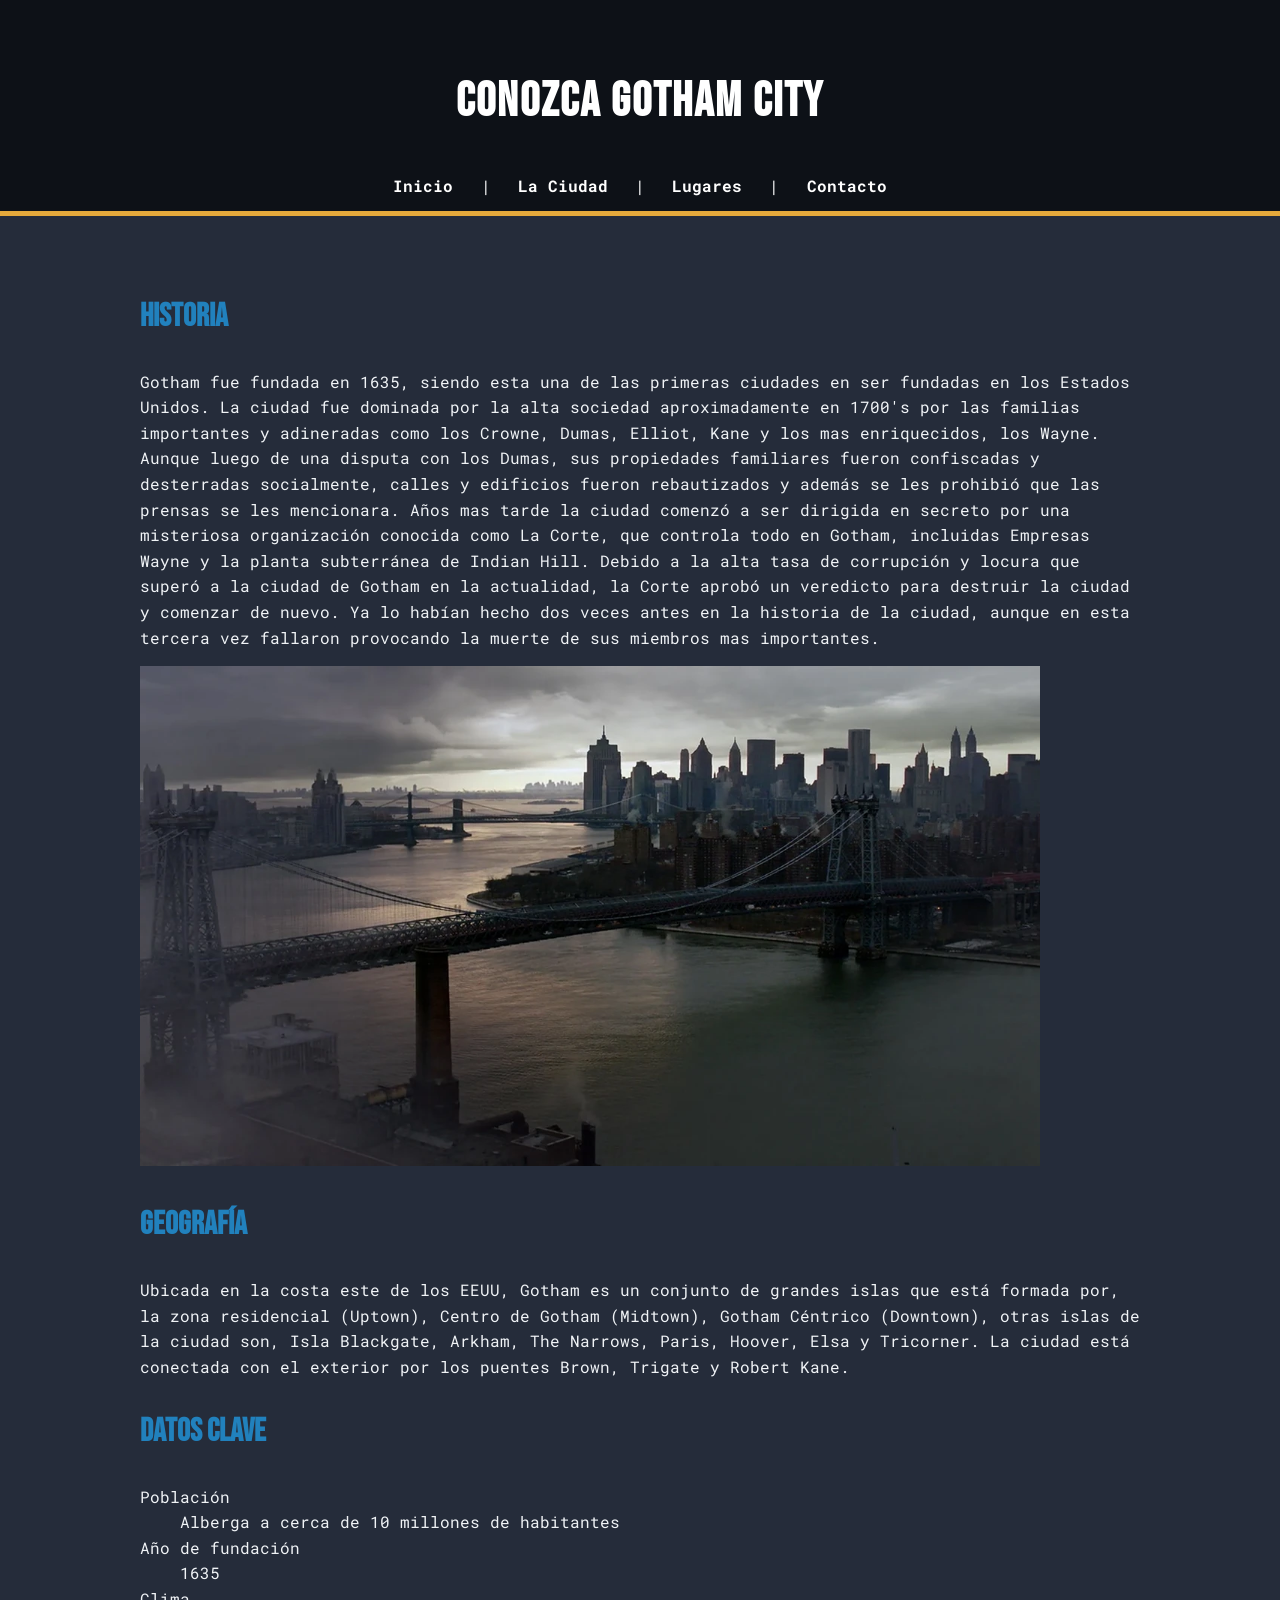
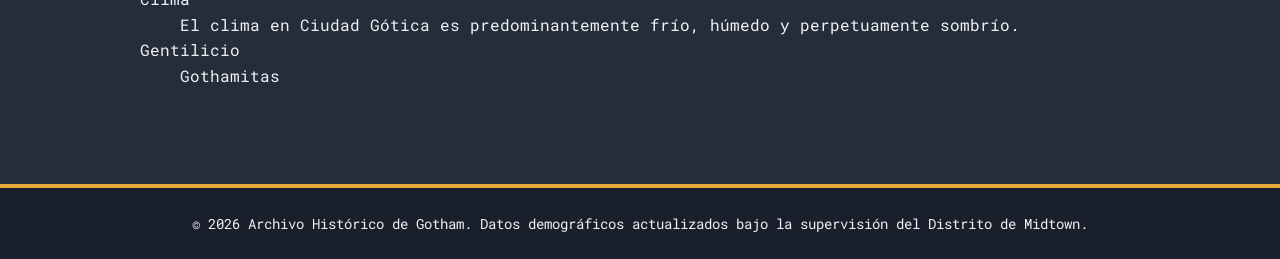
==== ciudad.html @ 16926095 "feat: corregido todo lo pedido en todas las páginas con el css incluido" ====
<!DOCTYPE html>
<html lang="es">

<head>
    <meta charset="UTF-8">
    <meta name="viewport" content="width=device-width">
    <link rel="preconnect" href="https://fonts.googleapis.com">
    <link rel="preconnect" href="https://fonts.gstatic.com" crossorigin>
    <link href="https://fonts.googleapis.com/css2?family=Bebas+Neue&family=Roboto+Mono:wght@400;500;700&display=swap"
        rel="stylesheet">
    <link rel="stylesheet" href="css/estilos.css">
    <title>Ciudad - Gran Buenos Aires</title>
</head>

<body>
    <header>
        <h1>Conozca Gotham City</h1>
        <nav>
            <a href="index.html">Inicio</a> |
            <a href="ciudad.html">La Ciudad</a> |
            <a href="lugares.html">Lugares</a> |
            <a href="contacto.html">Contacto</a>
        </nav>
    </header>

    <main>
        <section>
            <h2>Historia</h2>
            <article>
                <p>Gotham fue fundada en 1635, siendo esta una de las primeras ciudades en ser fundadas en los Estados Unidos.
                    La ciudad fue dominada por la alta sociedad aproximadamente en 1700's por las familias importantes y adineradas como los Crowne, Dumas, Elliot, Kane y los mas enriquecidos, los Wayne. 
                    Aunque luego de una disputa con los Dumas, sus propiedades familiares fueron confiscadas y desterradas socialmente, calles y edificios fueron rebautizados y además se les prohibió que las prensas se les mencionara.  
                    Años mas tarde la ciudad comenzó a ser dirigida en secreto por una misteriosa organización conocida como La Corte, que controla todo en Gotham, incluidas Empresas Wayne y la planta subterránea de Indian Hill. 
                    Debido a la alta tasa de corrupción y locura que superó a la ciudad de Gotham en la actualidad, la Corte aprobó un veredicto para destruir la ciudad y comenzar de nuevo. Ya lo habían hecho dos veces antes en la historia de la ciudad, aunque en esta tercera vez fallaron provocando la muerte de sus miembros mas importantes. </p>
            <img src="imagenes/puente brown.webp" alt="Puente Brown" width="900" height="500">
                </article>
                </section>

        <section>
            <h2>Geografía</h2>
            <article>
                <p>Ubicada en la costa este de los EEUU, Gotham es un conjunto de grandes islas que está formada por, la zona residencial (Uptown), 
                    Centro de Gotham (Midtown), Gotham Céntrico (Downtown), otras islas de la ciudad son, Isla Blackgate, Arkham, The Narrows, Paris, 
                    Hoover, Elsa y Tricorner. La ciudad está conectada con el exterior por los puentes Brown, Trigate y Robert Kane.</p>
            </article>
        </section>

        <section>
            <h2>Datos Clave</h2>
            <dl>
                <dt>Población</dt>
                <dd>Alberga a cerca de 10 millones de habitantes</dd>
                <dt>Año de fundación</dt>
                <dd>1635</dd>
                <dt>Clima</dt>
                <dd>El clima en Ciudad Gótica es predominantemente frío, húmedo y perpetuamente sombrío.</dd>
                <dt>Gentilicio</dt>
                <dd>Gothamitas</dd>
            </dl>
        </section>

        <section>

        </section>
    </main>

    <footer>
        <p>&copy; 2026 Archivo Histórico de Gotham. Datos demográficos actualizados bajo la supervisión del Distrito de Midtown.</p>
    </footer>
</body>

</html>
---- css/estilos.css ----
:root {
  --color-primario: #0d1117; 
  /* Para el fondo principal (Body, main). */

  --color-secundario: #1a1f2c; 
  /* Para contenedores secundarios (Nav, header, tarjetas o bloques de texto). */

  --color-acento: #e5a93b; 
  /* Para botones, iconos, enlaces o elementos clave. */

  --color-fondo: #252c3a; 
  /* Para asides o el footer, creando una separación clara de las secciones */

  --color-texto: #f0f3f6; 
  /* Texto principal (P). Un blanco roto/gris muy claro para que no canse la vista y resalte perfecto sobre la oscuridad */

  --color-titulos: #94a3b8;
  /* (Opcional) Para encabezados (h1, h2, h3). */
}


/* Font para títulos */
h1,
h2,
h3 {
  font-family: "Bebas Neue", sans-serif;
}

/* Font para el texto principal, tamaño base y line-height */
body {
  font-size: 1rem;
  /* Equivalente a 16px */
  line-height: 1.6;
  /* Mejora la legibilidad (entre 1.5 y 1.8) */
  background-color: var(--color-fondo);
  color: var(--color-texto);
  font-family: "Roboto Mono", monospace;
  position: relative;
}

body {
  font-size: 1rem;
  line-height: 1.6;
  color: var(--color-texto);
  font-family: "Roboto Mono", monospace;
  margin: 0;
  min-height: 100vh;
}

/* Estilos diferenciados para los headings (tamaño y color) */
h1 {
  font-size: 2.5rem;
  color: #1C2B3E;
  /* Color de texto */
}

h2 {
  font-size: 2rem;
  color: #2181BD;
  /* Color primario */
}

h3 {
  font-size: 1.5rem;
  color: #3C678E;
  /* Color secundario */
}

/* Header */

/* Estilos específicos para los links de la página */
a {
  color: #4facfe;
  text-decoration: none;
  font-weight: bold;
  transition: color 0.2s ease;
}

a:hover {
  color: #e5a93b;
  text-decoration: underline;
}

/* Evita que los links cambien a violeta cuando ya se visitaron */
a:visited {
  color: #4facfe; 
}


header {
  background-color: var(--color-primario);
  color: white;
  text-align: center;
  padding: 2rem 1rem 0;
  border-bottom: 5px solid var(--color-acento);
}

header h1 {
  margin-bottom: 0.2rem;
  color: white;
  font-size: 3rem;
  letter-spacing: 2px;
}

header p {
  margin-bottom: 1.5rem;
  color: white;
  font-size: 1rem;
}

/*Navbar*/

nav {
    display: flex;
    justify-content: center;
    align-items: center;
    gap: 0.5rem;
    padding-top: 1rem;
}

nav a {
    font-family: "Roboto Mono", monospace;
    color: white;
    text-decoration: none;
    padding: 0.8rem 1.2rem;
    border-radius: 6px 6px 0 0;
    font-weight: bold;
    transition: background-color 0.3s, color 0.3s;
}

nav a:hover {
    background-color: var(--color-acento);
    color: var(--color-texto);
}

/* Main */

/* Estilos para la lista */
.lista-gotham {
  padding-left: 20px;
  margin-top: 15px;
}

.lista-gotham li {
  color: var(--color-texto);
  margin-bottom: 12px; /* Separa los elementos para que no queden amontonados */
  line-height: 1.5; /* Espaciado de lectura cómodo */
}

/* Le da el color de acento dorado a los números de la lista */
.lista-gotham li::marker {
  color: #e5a93b;
  font-weight: bold;
}


main {
  max-width: 1000px;
  margin: 0 auto;
  padding: 3rem 1.5rem;
  min-height: 500px;
}

main>h2 {
  margin-bottom: 1rem;
}

main>p {
  margin-bottom: 2rem;
}

/*Footer */

footer {
  background-color: var(--color-secundario);
  color: var(--color-texto);
  text-align: center;
  padding: 1.5rem 1rem;
  margin-top: 2rem;
  border-top: 4px solid var(--color-acento);
}

footer p {
  margin: 0;
  font-size: 0.9rem;
}
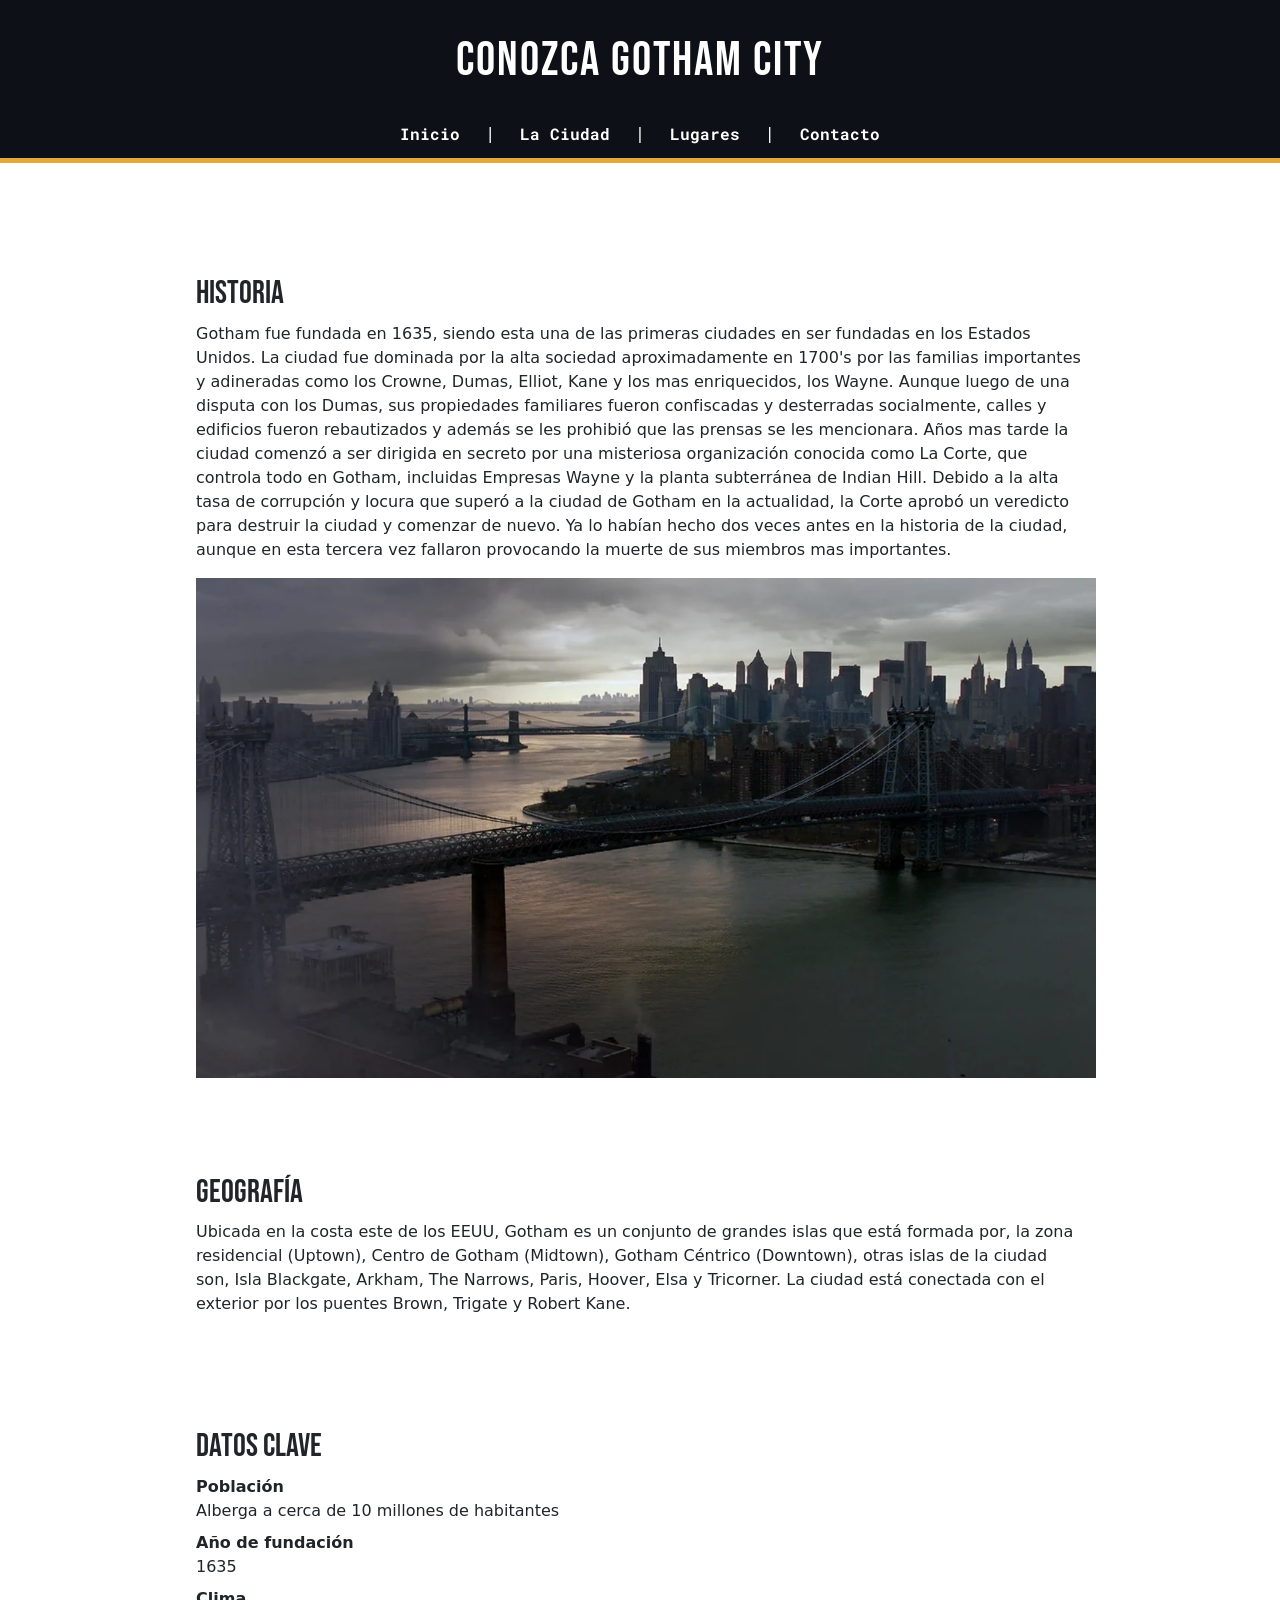
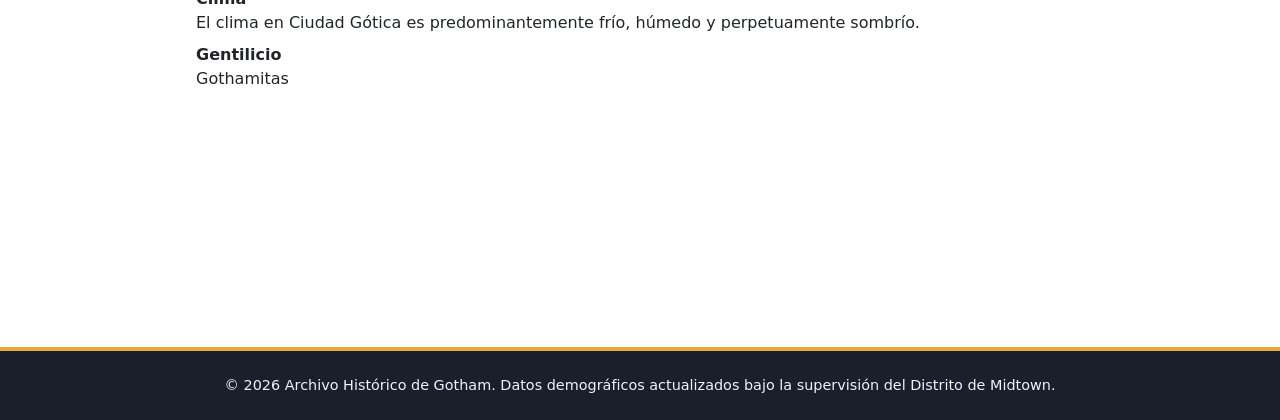
==== commit b26ab65a: "feat: añadido bootstrap y bootstrap js en todos los html" ====
--- a/ciudad.html
+++ b/ciudad.html
@@ -9,6 +9,8 @@
     <link href="https://fonts.googleapis.com/css2?family=Bebas+Neue&family=Roboto+Mono:wght@400;500;700&display=swap"
         rel="stylesheet">
     <link rel="stylesheet" href="css/estilos.css">
+    <!-- Bootstrap CSS — antes del CSS propio -->
+    <link href="https://cdn.jsdelivr.net/npm/bootstrap@5.3.3/dist/css/bootstrap.min.css" rel="stylesheet">
     <title>Ciudad - Gran Buenos Aires</title>
 </head>
 
@@ -67,6 +69,9 @@
     <footer>
         <p>&copy; 2026 Archivo Histórico de Gotham. Datos demográficos actualizados bajo la supervisión del Distrito de Midtown.</p>
     </footer>
+<!-- Bootstrap JS — antes del </body> -->
+<script src="https://cdn.jsdelivr.net/npm/bootstrap@5.3.3/dist/js/bootstrap.bundle.min.js">
+</script>
 </body>
 
 </html>
--- a/css/estilos.css
+++ b/css/estilos.css
@@ -1,23 +1,26 @@
+* {
+  box-sizing: border-box;
+}
+
 :root {
-  --color-primario: #0d1117; 
+  --color-primario: #0d1117;
   /* Para el fondo principal (Body, main). */
 
-  --color-secundario: #1a1f2c; 
+  --color-secundario: #1a1f2c;
   /* Para contenedores secundarios (Nav, header, tarjetas o bloques de texto). */
 
-  --color-acento: #e5a93b; 
+  --color-acento: #e5a93b;
   /* Para botones, iconos, enlaces o elementos clave. */
 
-  --color-fondo: #252c3a; 
+  --color-fondo: #252c3a;
   /* Para asides o el footer, creando una separación clara de las secciones */
 
-  --color-texto: #f0f3f6; 
+  --color-texto: #f0f3f6;
   /* Texto principal (P). Un blanco roto/gris muy claro para que no canse la vista y resalte perfecto sobre la oscuridad */
 
   --color-titulos: #94a3b8;
   /* (Opcional) Para encabezados (h1, h2, h3). */
 }
-
 
 /* Font para títulos */
 h1,
@@ -83,7 +86,7 @@
 
 /* Evita que los links cambien a violeta cuando ya se visitaron */
 a:visited {
-  color: #4facfe; 
+  color: #4facfe;
 }
 
 
@@ -92,6 +95,7 @@
   color: white;
   text-align: center;
   padding: 2rem 1rem 0;
+  margin-bottom: 2rem;
   border-bottom: 5px solid var(--color-acento);
 }
 
@@ -111,26 +115,26 @@
 /*Navbar*/
 
 nav {
-    display: flex;
-    justify-content: center;
-    align-items: center;
-    gap: 0.5rem;
-    padding-top: 1rem;
+  display: flex;
+  justify-content: center;
+  align-items: center;
+  gap: 0.5rem;
+  padding-top: 1rem;
 }
 
 nav a {
-    font-family: "Roboto Mono", monospace;
-    color: white;
-    text-decoration: none;
-    padding: 0.8rem 1.2rem;
-    border-radius: 6px 6px 0 0;
-    font-weight: bold;
-    transition: background-color 0.3s, color 0.3s;
+  font-family: "Roboto Mono", monospace;
+  color: white;
+  text-decoration: none;
+  padding: 0.8rem 1.2rem;
+  border-radius: 6px 6px 0 0;
+  font-weight: bold;
+  transition: background-color 0.3s, color 0.3s;
 }
 
 nav a:hover {
-    background-color: var(--color-acento);
-    color: var(--color-texto);
+  background-color: var(--color-acento);
+  color: var(--color-texto);
 }
 
 /* Main */
@@ -143,8 +147,10 @@
 
 .lista-gotham li {
   color: var(--color-texto);
-  margin-bottom: 12px; /* Separa los elementos para que no queden amontonados */
-  line-height: 1.5; /* Espaciado de lectura cómodo */
+  margin-bottom: 12px;
+  /* Separa los elementos para que no queden amontonados */
+  line-height: 1.5;
+  /* Espaciado de lectura cómodo */
 }
 
 /* Le da el color de acento dorado a los números de la lista */
@@ -169,6 +175,13 @@
   margin-bottom: 2rem;
 }
 
+/*Secciones*/
+
+section {
+  padding: 2rem;
+  margin-bottom: 2rem;
+}
+
 /*Footer */
 
 footer {
@@ -183,4 +196,81 @@
 footer p {
   margin: 0;
   font-size: 0.9rem;
+}
+
+/* FORMULARIO */
+
+form {
+  max-width: 700px;
+  margin: 2rem auto;
+  padding: 2rem;
+
+  background-color: var(--color-secundario);
+  border: 2px solid var(--color-acento);
+  border-radius: 10px;
+
+  display: flex;
+  flex-direction: column;
+  gap: 0.7rem;
+}
+
+/* Etiquetas */
+form label {
+  margin-top: 0.5rem;
+  font-weight: bold;
+  color: var(--color-texto);
+}
+
+/* Campos de texto */
+form input,
+form textarea {
+  width: 100%;
+  padding: 0.8rem;
+
+  background-color: var(--color-primario);
+  color: var(--color-texto);
+
+  border: 1px solid var(--color-titulos);
+  border-radius: 6px;
+
+  font-family: "Roboto Mono", monospace;
+  font-size: 1rem;
+}
+
+/* Cuando seleccionamos un campo */
+form input:focus,
+form textarea:focus {
+  outline: none;
+  border-color: var(--color-acento);
+}
+
+/* Área del mensaje */
+form textarea {
+  resize: vertical;
+  min-height: 120px;
+}
+
+/* Botón */
+form button {
+  margin-top: 1rem;
+  padding: 0.8rem 1.5rem;
+
+  background-color: var(--color-acento);
+  color: var(--color-primario);
+
+  border: none;
+  border-radius: 6px;
+
+  font-family: "Roboto Mono", monospace;
+  font-weight: bold;
+  font-size: 1rem;
+
+  cursor: pointer;
+  transition: 0.3s;
+}
+
+/* Efecto al pasar el mouse */
+form button:hover {
+  background-color: #f5c45f;
+  transform: translateY(-2px);
 }
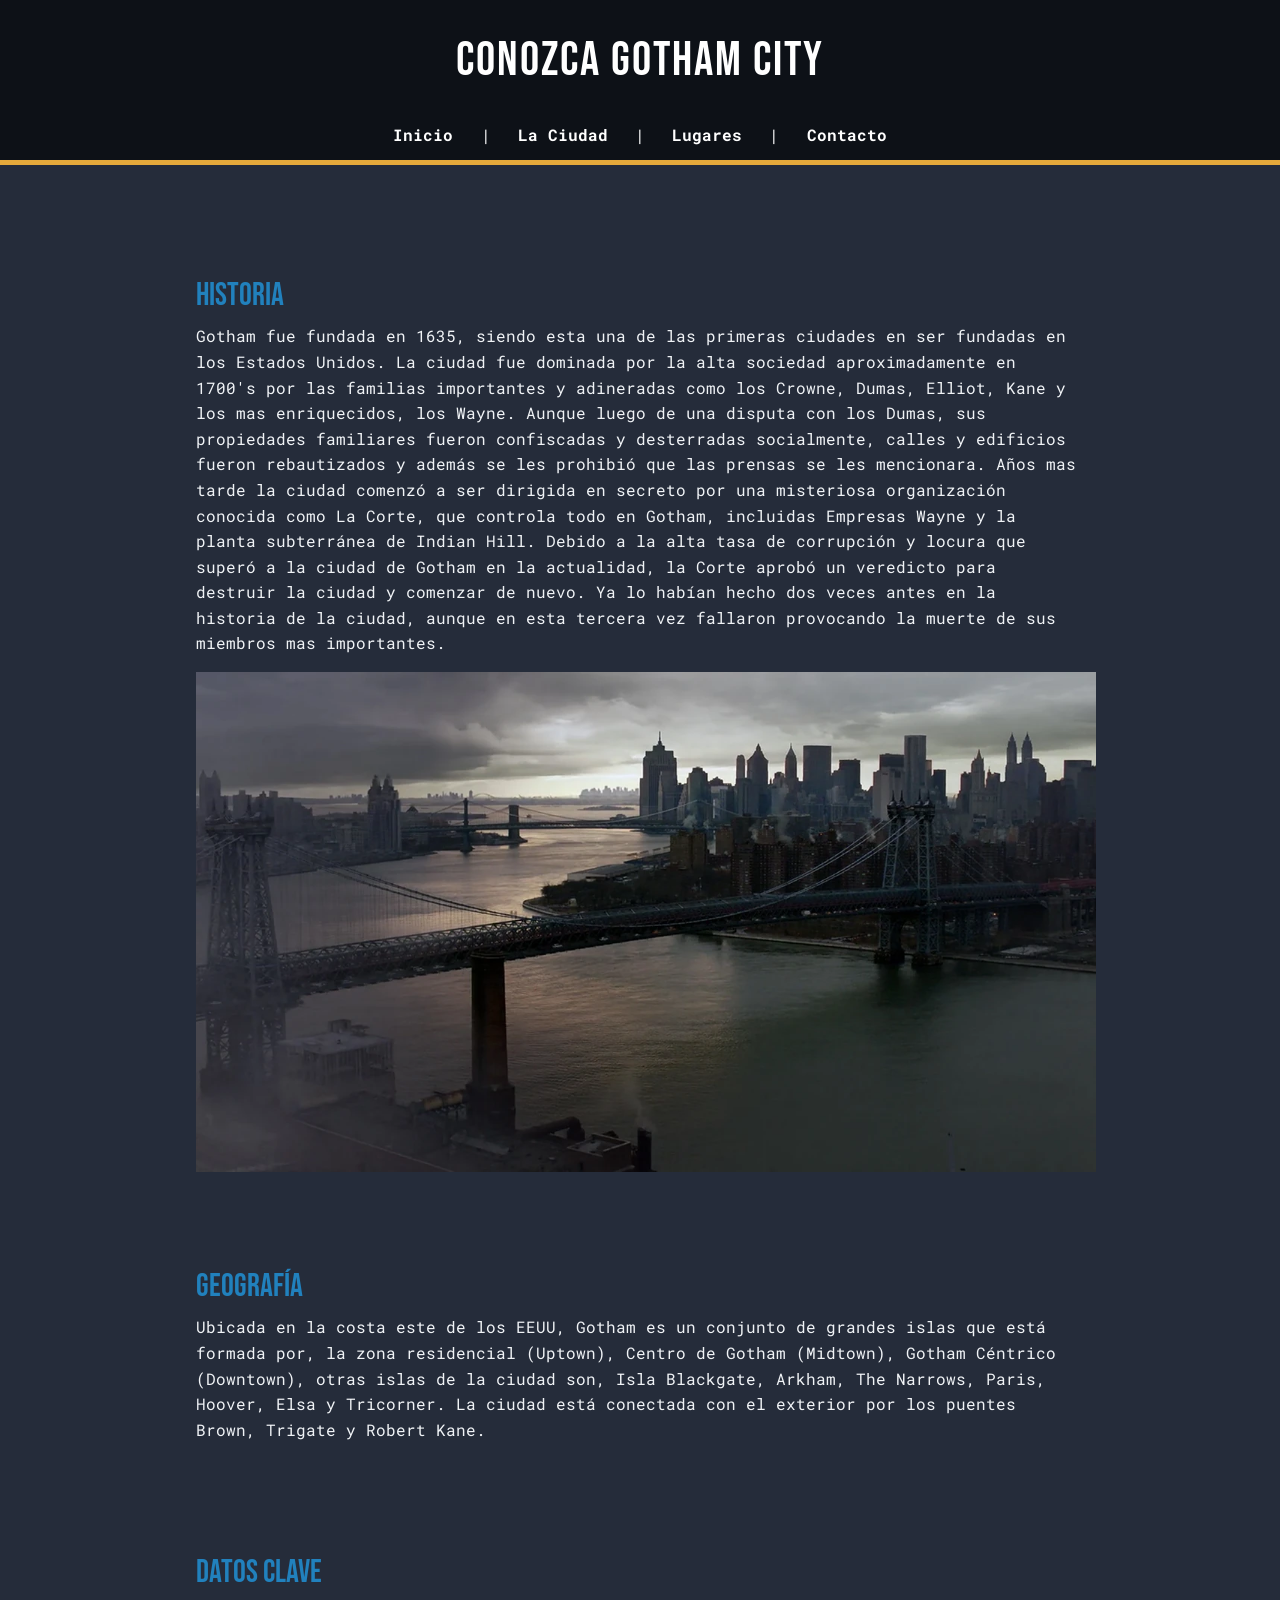
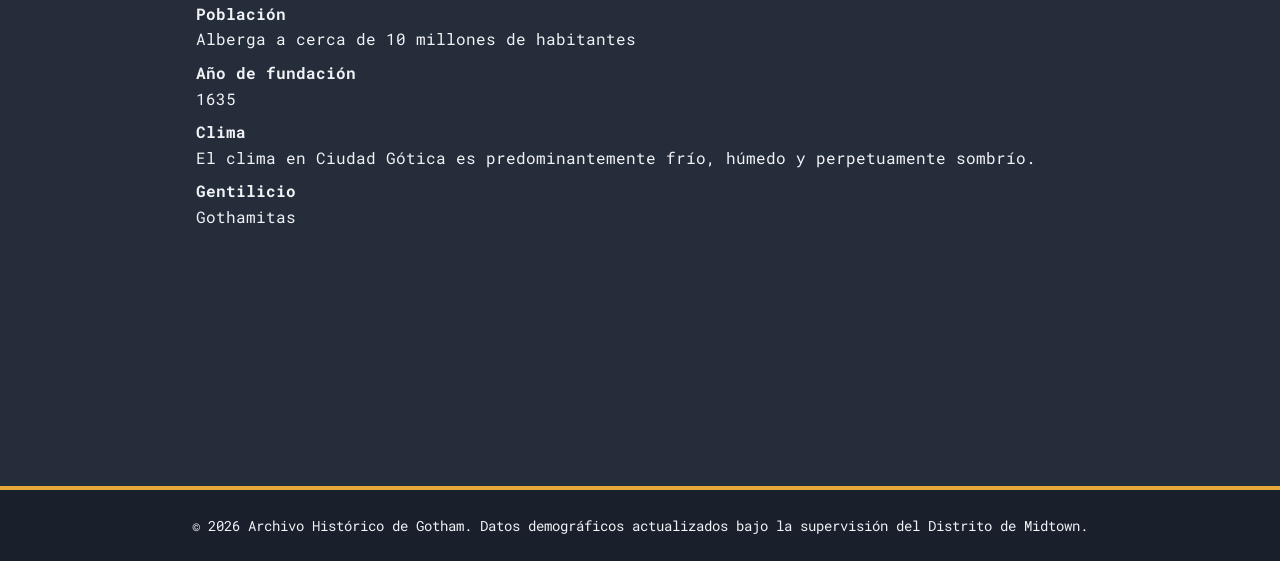
==== commit 77adc9a0: "feat: corregido bootstrap antes del css" ====
--- a/ciudad.html
+++ b/ciudad.html
@@ -8,11 +8,12 @@
     <link rel="preconnect" href="https://fonts.gstatic.com" crossorigin>
     <link href="https://fonts.googleapis.com/css2?family=Bebas+Neue&family=Roboto+Mono:wght@400;500;700&display=swap"
         rel="stylesheet">
-    <link rel="stylesheet" href="css/estilos.css">
     <!-- Bootstrap CSS — antes del CSS propio -->
     <link href="https://cdn.jsdelivr.net/npm/bootstrap@5.3.3/dist/css/bootstrap.min.css" rel="stylesheet">
+    <link rel="stylesheet" href="css/estilos.css">
     <title>Ciudad - Gran Buenos Aires</title>
 </head>
+
 
 <body>
     <header>
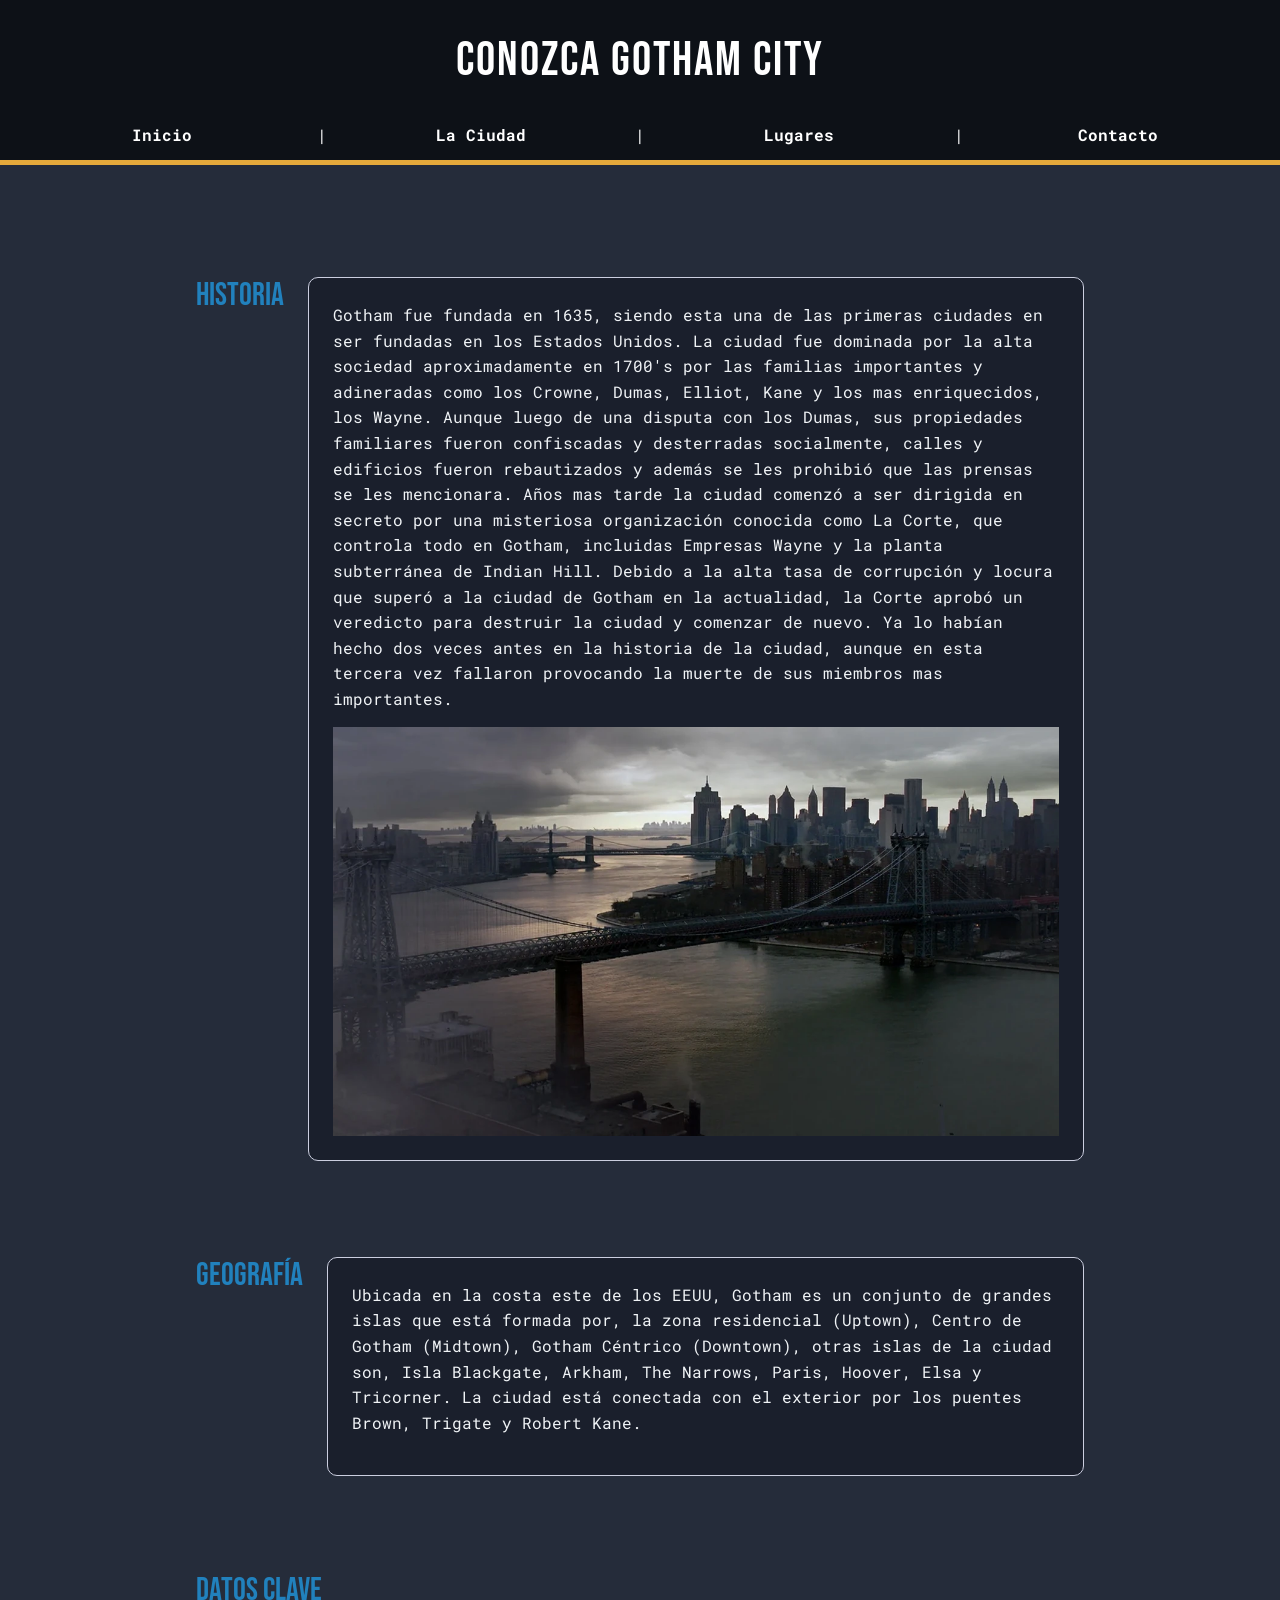
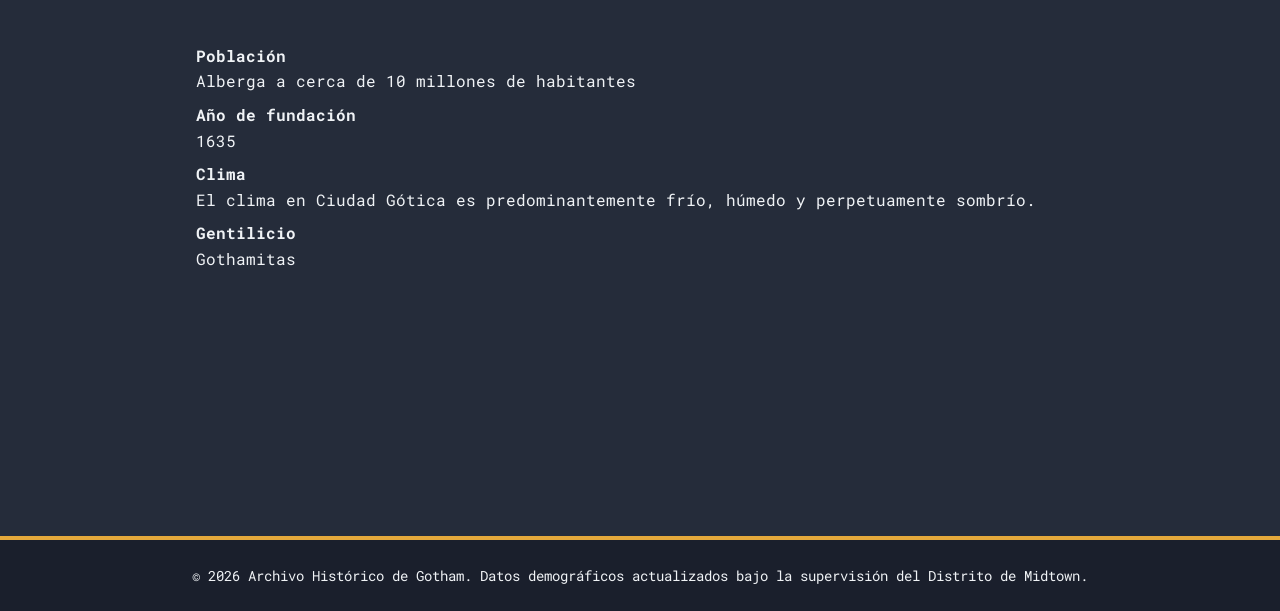
==== commit 3ac19261: "feat: añadido icono de batman a todas las páginas" ====
--- a/ciudad.html
+++ b/ciudad.html
@@ -2,6 +2,7 @@
 <html lang="es">
 
 <head>
+    <link rel="icon" type="image/png" href="imagenes/batman icono.png">
     <meta charset="UTF-8">
     <meta name="viewport" content="width=device-width">
     <link rel="preconnect" href="https://fonts.googleapis.com">
--- a/css/estilos.css
+++ b/css/estilos.css
@@ -18,7 +18,7 @@
   --color-texto: #f0f3f6;
   /* Texto principal (P). Un blanco roto/gris muy claro para que no canse la vista y resalte perfecto sobre la oscuridad */
 
-  --color-titulos: #94a3b8;
+  --color-titulos: #cbcedf;
   /* (Opcional) Para encabezados (h1, h2, h3). */
 }
 
@@ -273,4 +273,69 @@
 form button:hover {
   background-color: #f5c45f;
   transform: translateY(-2px);
-}+}
+
+/* Flexbox */
+
+/* Mantiene el encabezado visible y permite que el contenido continúe debajo. */
+header {
+  position: sticky;
+  top: 0;
+  z-index: 10;
+}
+
+/* La navegación se adapta cuando el ancho disponible es reducido. */
+nav {
+  flex-wrap: wrap;
+}
+
+nav a {
+  flex: 1 1 120px;
+}
+
+/* Los artículos funcionan como cards responsivas dentro de cada sección. */
+section {
+  display: flex;
+  flex-wrap: wrap;
+  gap: 1.5rem;
+}
+
+section article {
+  flex: 1 1 280px;
+  min-width: 0;
+  padding: 1.5rem;
+  background-color: var(--color-secundario);
+  border: 1px solid var(--color-titulos);
+  border-radius: 10px;
+}
+
+/* Bootstrap - personalizaciones */
+
+/* Las imágenes respetan el ancho de sus cards y del contenedor principal. */
+main img {
+  display: block;
+  max-width: 100%;
+  height: auto;
+}
+
+/* Posicionamiento */
+
+/* Permite agregar etiquetas o íconos superpuestos dentro de las cards. */
+section article {
+  position: relative;
+}
+
+/* Ajuste responsive para pantallas chiquitas. */
+@media (max-width: 600px) {
+  header {
+    position: relative;
+  }
+
+  main {
+    padding: 2rem 1rem;
+  }
+
+  section {
+    padding: 1rem;
+  }
+}
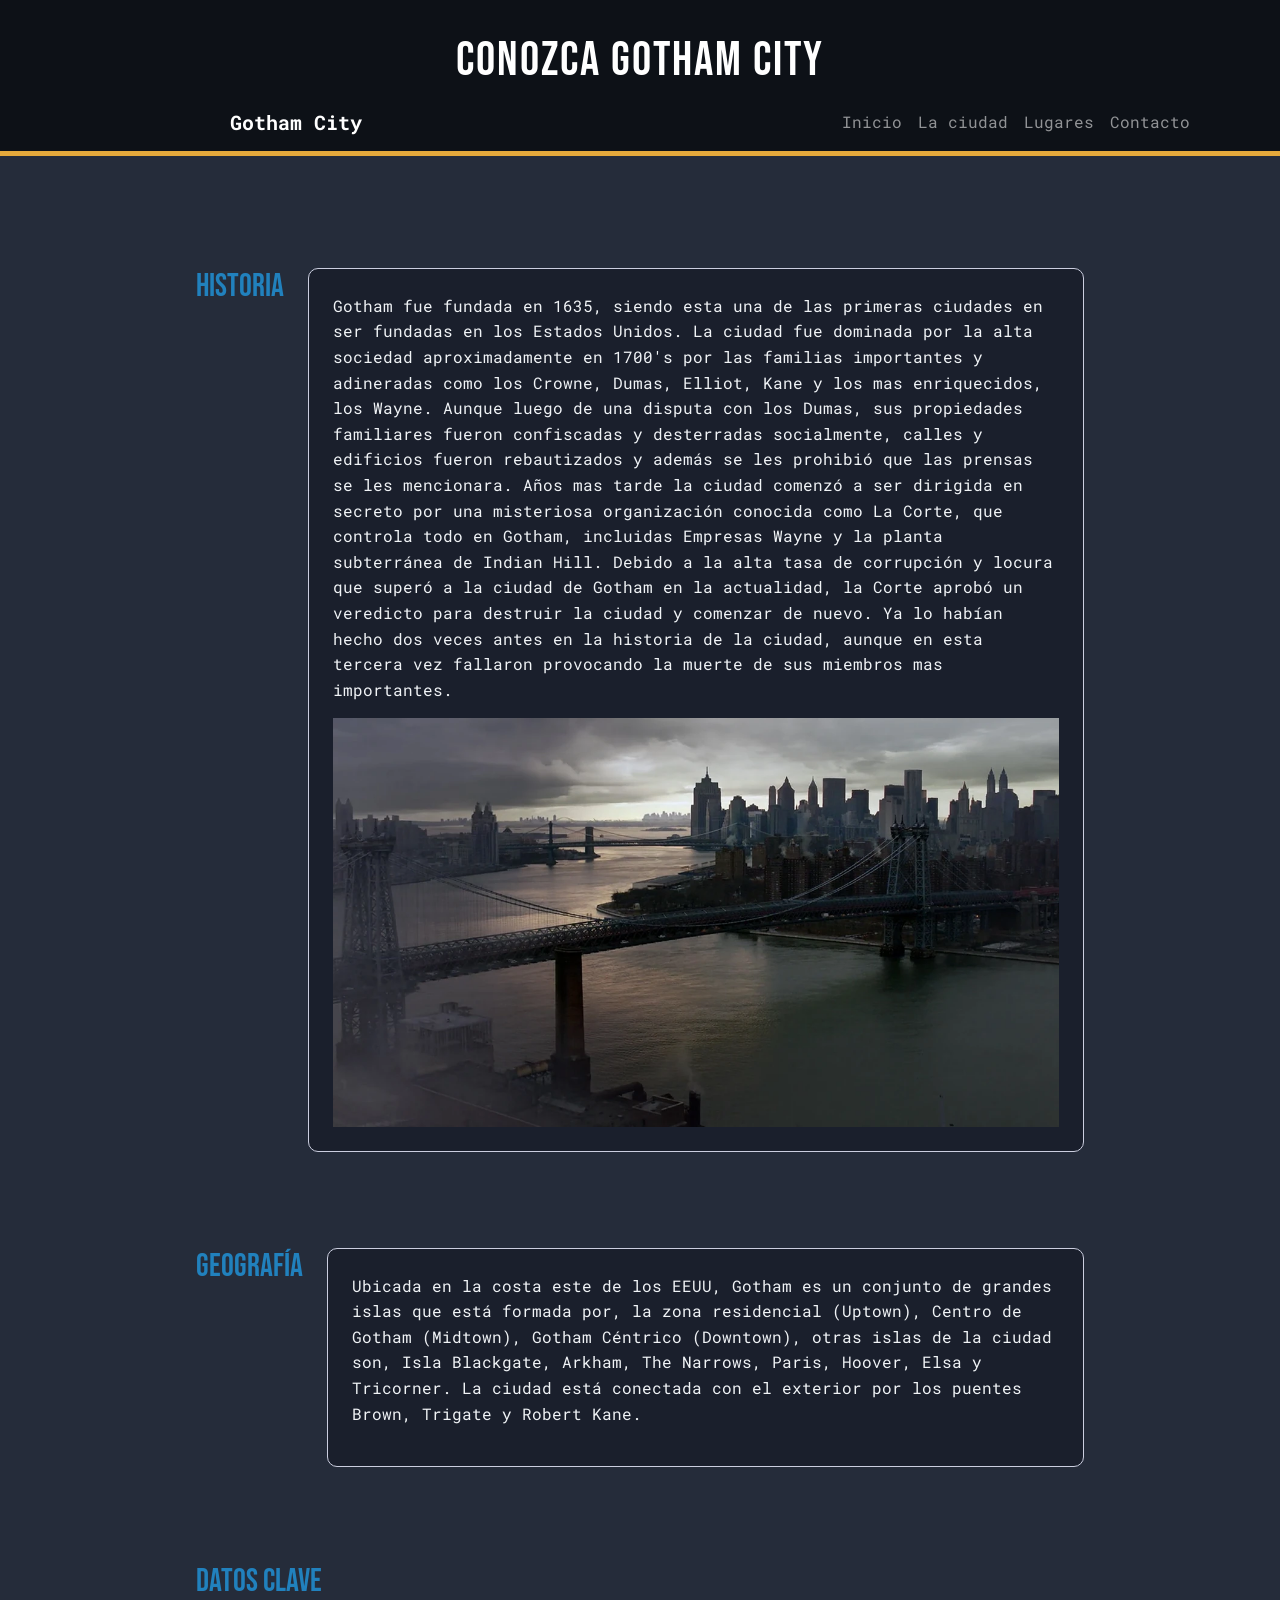
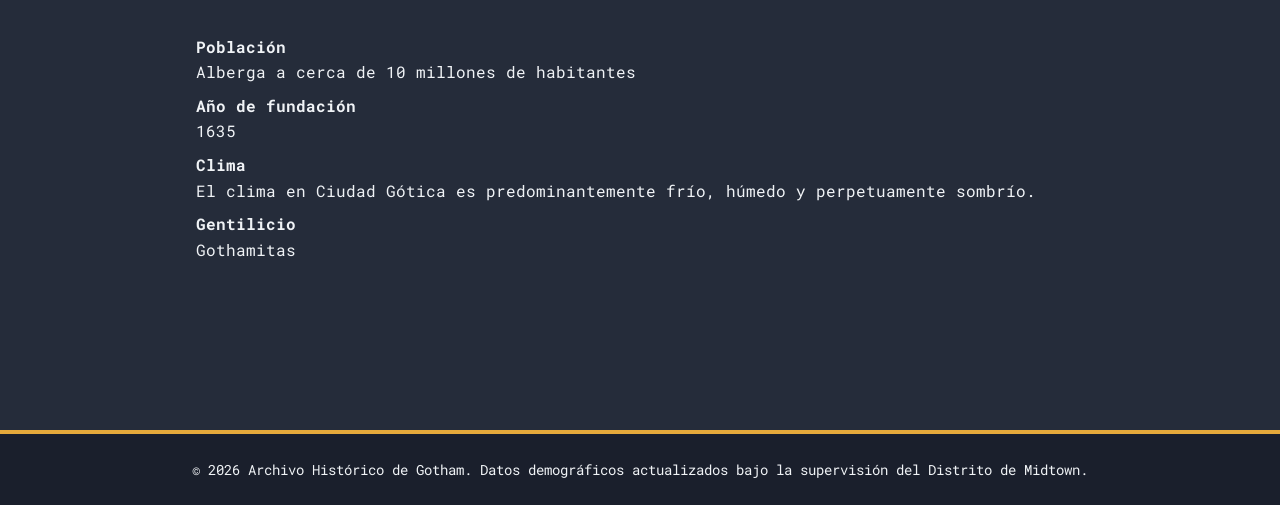
==== commit b8de242e: "feat: navbar responsive con menu hamburguesa" ====
--- a/ciudad.html
+++ b/ciudad.html
@@ -12,18 +12,39 @@
     <!-- Bootstrap CSS — antes del CSS propio -->
     <link href="https://cdn.jsdelivr.net/npm/bootstrap@5.3.3/dist/css/bootstrap.min.css" rel="stylesheet">
     <link rel="stylesheet" href="css/estilos.css">
-    <title>Ciudad - Gran Buenos Aires</title>
+    <title>Ciudad - Gotham City</title>
 </head>
 
 
 <body>
     <header>
         <h1>Conozca Gotham City</h1>
-        <nav>
-            <a href="index.html">Inicio</a> |
-            <a href="ciudad.html">La Ciudad</a> |
-            <a href="lugares.html">Lugares</a> |
-            <a href="contacto.html">Contacto</a>
+        <nav class="navbar navbar-expand-lg navbar-dark navbar-gotham">
+            <div class="container">
+                <a class="navbar-brand" href="index.html">Gotham City</a>
+
+                <button class="navbar-toggler" type="button" data-bs-toggle="collapse" data-bs-target="#menuGotham"
+                    aria-controls="menuGotham" aria-expanded="false" aria-label="Abrir o cerrar el menú">
+                    <span class="navbar-toggler-icon"></span>
+                </button>
+
+                <div class="collapse navbar-collapse" id="menuGotham">
+                    <ul class="navbar-nav ms-auto">
+                        <li class="nav-item">
+                            <a class="nav-link" href="index.html">Inicio</a>
+                        </li>
+                        <li class="nav-item">
+                            <a class="nav-link" href="ciudad.html">La ciudad</a>
+                        </li>
+                        <li class="nav-item">
+                            <a class="nav-link" href="lugares.html">Lugares</a>
+                        </li>
+                        <li class="nav-item">
+                            <a class="nav-link" href="contacto.html">Contacto</a>
+                        </li>
+                    </ul>
+                </div>
+            </div>
         </nav>
     </header>
 
@@ -31,21 +52,33 @@
         <section>
             <h2>Historia</h2>
             <article>
-                <p>Gotham fue fundada en 1635, siendo esta una de las primeras ciudades en ser fundadas en los Estados Unidos.
-                    La ciudad fue dominada por la alta sociedad aproximadamente en 1700's por las familias importantes y adineradas como los Crowne, Dumas, Elliot, Kane y los mas enriquecidos, los Wayne. 
-                    Aunque luego de una disputa con los Dumas, sus propiedades familiares fueron confiscadas y desterradas socialmente, calles y edificios fueron rebautizados y además se les prohibió que las prensas se les mencionara.  
-                    Años mas tarde la ciudad comenzó a ser dirigida en secreto por una misteriosa organización conocida como La Corte, que controla todo en Gotham, incluidas Empresas Wayne y la planta subterránea de Indian Hill. 
-                    Debido a la alta tasa de corrupción y locura que superó a la ciudad de Gotham en la actualidad, la Corte aprobó un veredicto para destruir la ciudad y comenzar de nuevo. Ya lo habían hecho dos veces antes en la historia de la ciudad, aunque en esta tercera vez fallaron provocando la muerte de sus miembros mas importantes. </p>
-            <img src="imagenes/puente brown.webp" alt="Puente Brown" width="900" height="500">
-                </article>
-                </section>
+                <p>Gotham fue fundada en 1635, siendo esta una de las primeras ciudades en ser fundadas en los Estados
+                    Unidos.
+                    La ciudad fue dominada por la alta sociedad aproximadamente en 1700's por las familias importantes y
+                    adineradas como los Crowne, Dumas, Elliot, Kane y los mas enriquecidos, los Wayne.
+                    Aunque luego de una disputa con los Dumas, sus propiedades familiares fueron confiscadas y
+                    desterradas socialmente, calles y edificios fueron rebautizados y además se les prohibió que las
+                    prensas se les mencionara.
+                    Años mas tarde la ciudad comenzó a ser dirigida en secreto por una misteriosa organización conocida
+                    como La Corte, que controla todo en Gotham, incluidas Empresas Wayne y la planta subterránea de
+                    Indian Hill.
+                    Debido a la alta tasa de corrupción y locura que superó a la ciudad de Gotham en la actualidad, la
+                    Corte aprobó un veredicto para destruir la ciudad y comenzar de nuevo. Ya lo habían hecho dos veces
+                    antes en la historia de la ciudad, aunque en esta tercera vez fallaron provocando la muerte de sus
+                    miembros mas importantes. </p>
+                <img src="imagenes/puente brown.webp" alt="Puente Brown" width="900" height="500">
+            </article>
+        </section>
 
         <section>
             <h2>Geografía</h2>
             <article>
-                <p>Ubicada en la costa este de los EEUU, Gotham es un conjunto de grandes islas que está formada por, la zona residencial (Uptown), 
-                    Centro de Gotham (Midtown), Gotham Céntrico (Downtown), otras islas de la ciudad son, Isla Blackgate, Arkham, The Narrows, Paris, 
-                    Hoover, Elsa y Tricorner. La ciudad está conectada con el exterior por los puentes Brown, Trigate y Robert Kane.</p>
+                <p>Ubicada en la costa este de los EEUU, Gotham es un conjunto de grandes islas que está formada por, la
+                    zona residencial (Uptown),
+                    Centro de Gotham (Midtown), Gotham Céntrico (Downtown), otras islas de la ciudad son, Isla
+                    Blackgate, Arkham, The Narrows, Paris,
+                    Hoover, Elsa y Tricorner. La ciudad está conectada con el exterior por los puentes Brown, Trigate y
+                    Robert Kane.</p>
             </article>
         </section>
 
@@ -63,17 +96,15 @@
             </dl>
         </section>
 
-        <section>
-
-        </section>
     </main>
 
     <footer>
-        <p>&copy; 2026 Archivo Histórico de Gotham. Datos demográficos actualizados bajo la supervisión del Distrito de Midtown.</p>
+        <p>&copy; 2026 Archivo Histórico de Gotham. Datos demográficos actualizados bajo la supervisión del Distrito de
+            Midtown.</p>
     </footer>
-<!-- Bootstrap JS — antes del </body> -->
-<script src="https://cdn.jsdelivr.net/npm/bootstrap@5.3.3/dist/js/bootstrap.bundle.min.js">
-</script>
+    <!-- Bootstrap JS — antes del </body> -->
+    <script src="https://cdn.jsdelivr.net/npm/bootstrap@5.3.3/dist/js/bootstrap.bundle.min.js">
+    </script>
 </body>
 
 </html>
--- a/css/estilos.css
+++ b/css/estilos.css
@@ -339,3 +339,4 @@
     padding: 1rem;
   }
 }
+
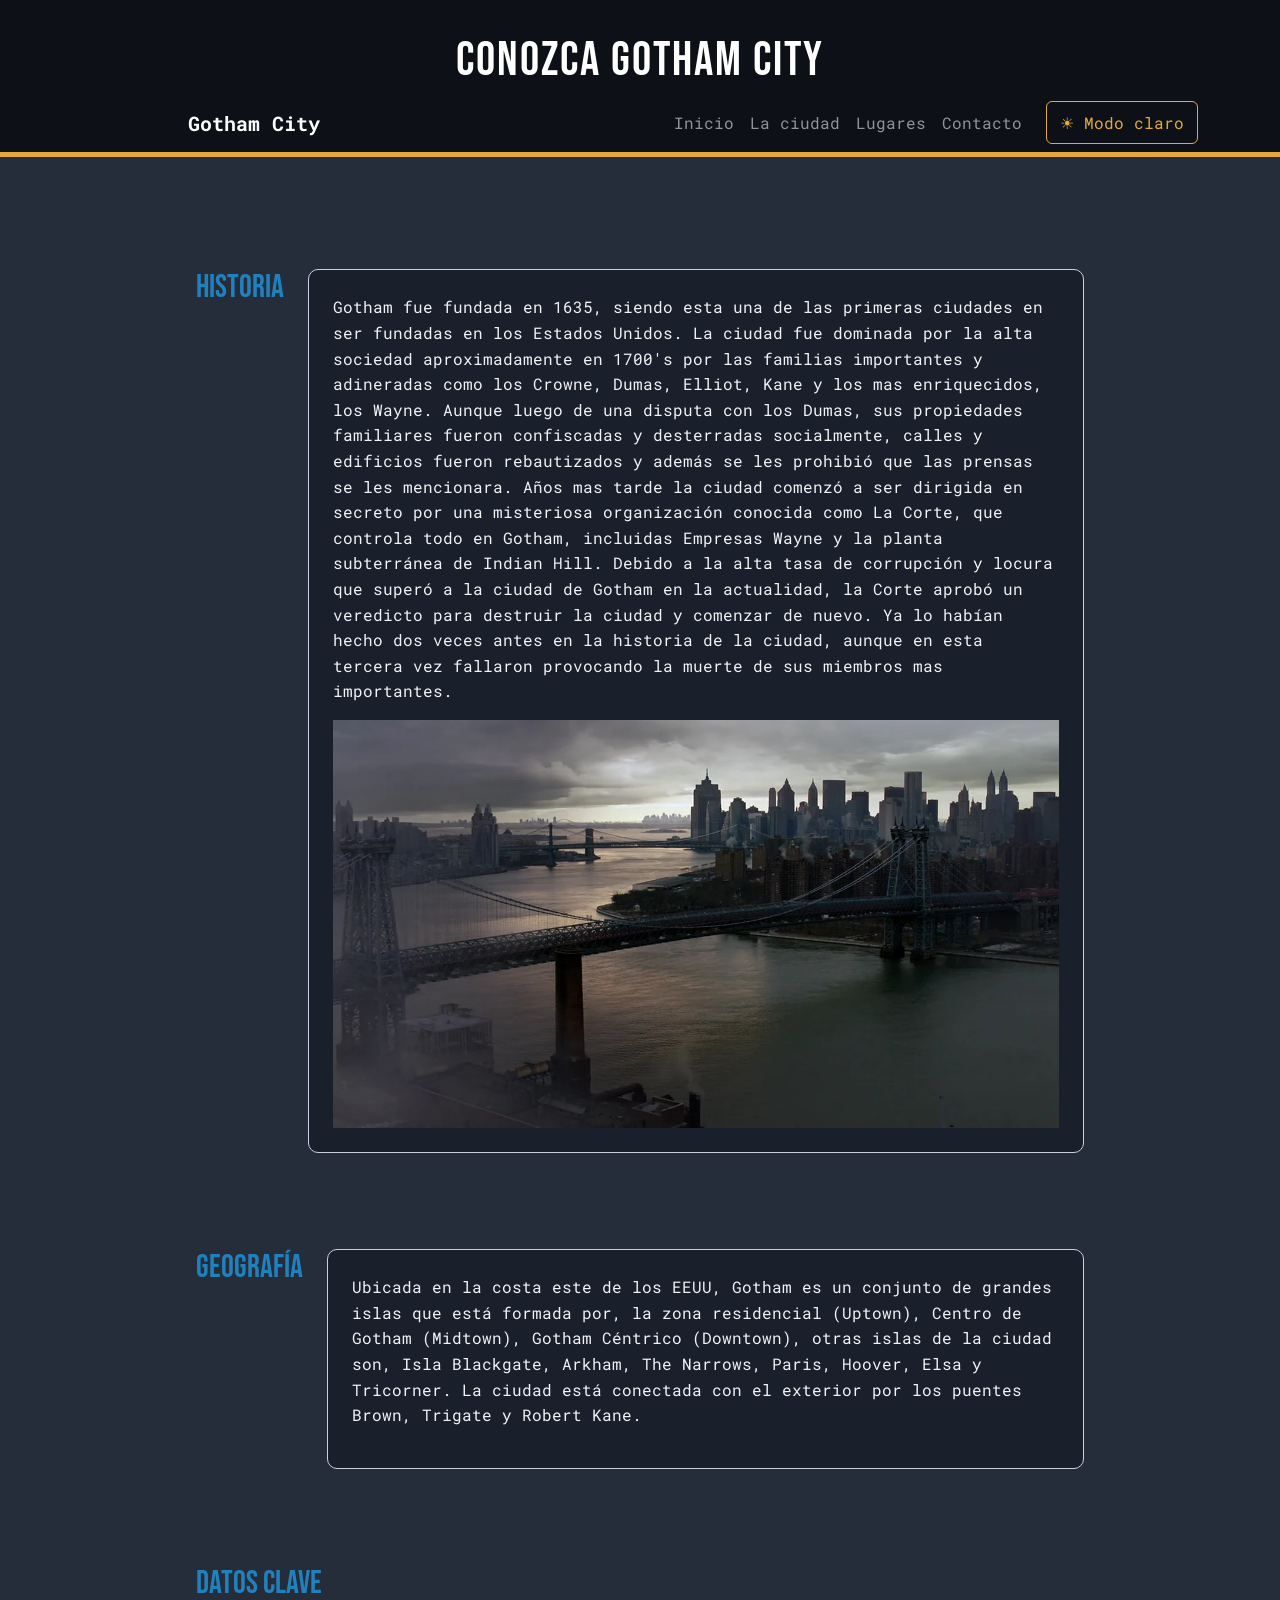
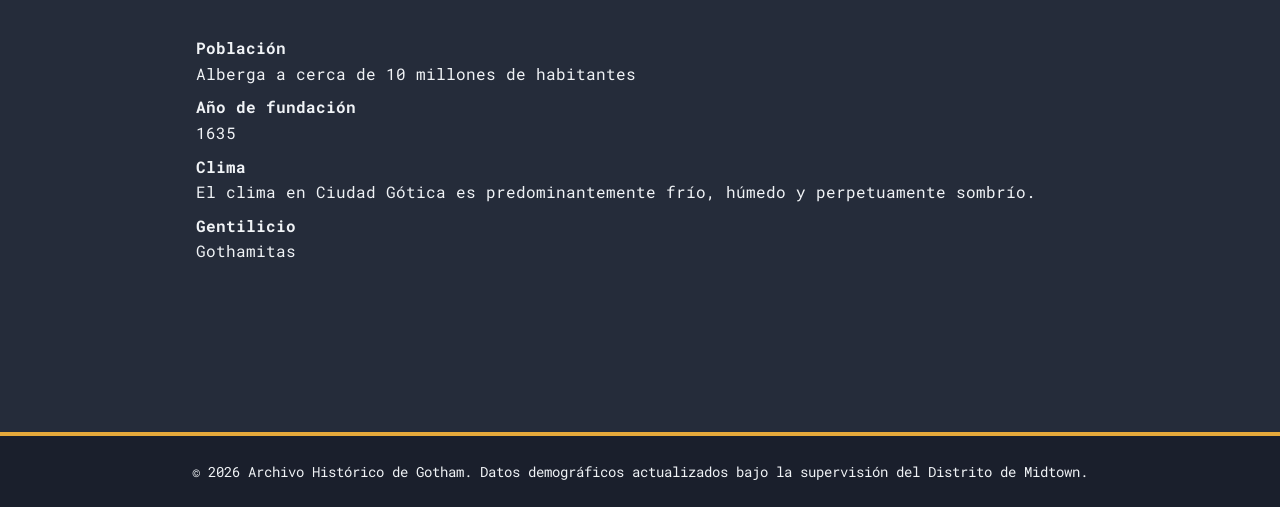
==== commit 81682c86: "feat: nueva funcion de modo claro y newsletter añadidas" ====
--- a/ciudad.html
+++ b/ciudad.html
@@ -43,6 +43,9 @@
                             <a class="nav-link" href="contacto.html">Contacto</a>
                         </li>
                     </ul>
+                    <button type="button" id="botonTema" class="boton-tema">
+                        ☀ Modo claro
+                    </button>
                 </div>
             </div>
         </nav>
@@ -103,8 +106,8 @@
             Midtown.</p>
     </footer>
     <!-- Bootstrap JS — antes del </body> -->
-    <script src="https://cdn.jsdelivr.net/npm/bootstrap@5.3.3/dist/js/bootstrap.bundle.min.js">
-    </script>
+    <script src="https://cdn.jsdelivr.net/npm/bootstrap@5.3.3/dist/js/bootstrap.bundle.min.js"></script>
+    <script src="js/script.js"></script>
 </body>
 
 </html>
--- a/css/estilos.css
+++ b/css/estilos.css
@@ -340,3 +340,222 @@
   }
 }
 
+
+/* Tarjetas de la grilla */
+.tarjeta-gotham {
+    background-color: var(--color-secundario);
+    border: 2px solid var(--color-acento);
+    border-radius: 10px;
+    padding: 1.5rem;
+    color: var(--color-texto);
+}
+
+/* Títulos amarillos */
+.tarjeta-gotham h3 {
+    color: var(--color-acento);
+}
+
+/* Texto de las tarjetas */
+.tarjeta-gotham p {
+    color: var(--color-texto);
+}
+
+/* Enlaces amarillos en todos sus estados */
+.tarjeta-gotham a,
+.tarjeta-gotham a:visited,
+.tarjeta-gotham a:hover,
+.tarjeta-gotham a:focus {
+    color: var(--color-acento);
+}
+
+.tarjeta-gotham a:hover {
+    text-decoration: underline;
+}
+
+
+/* Boton de cambio de tema*/
+
+.boton-tema {
+    padding: 0.5rem 0.8rem;
+    margin-left: 1rem;
+    color: var(--color-acento);
+    background: transparent;
+    border: 1px solid var(--color-acento);
+    border-radius: 6px;
+    cursor: pointer;
+    font-family: "Roboto Mono", monospace;
+}
+
+.boton-tema:hover {
+    color: var(--color-primario);
+    background-color: var(--color-acento);
+}
+
+
+/* ===== MODO CLARO ===== */
+
+body.modo-claro {
+    --color-primario: #f4f4f4;
+    --color-secundario: #ffffff;
+    --color-acento: #9a6500;
+    --color-fondo: #e9e9e9;
+    --color-texto: #252525;
+    --color-titulos: #333333;
+
+    background-color: var(--color-fondo);
+    color: var(--color-texto);
+}
+
+/* Textos generales */
+body.modo-claro h1,
+body.modo-claro h2,
+body.modo-claro h3,
+body.modo-claro h4,
+body.modo-claro p,
+body.modo-claro li,
+body.modo-claro label {
+    color: var(--color-texto);
+}
+
+/* Encabezado y pie */
+body.modo-claro header,
+body.modo-claro footer {
+    background-color: var(--color-primario);
+    color: var(--color-texto);
+}
+
+/* Navegación */
+body.modo-claro .navbar-gotham {
+    background-color: var(--color-primario);
+}
+
+body.modo-claro .navbar-gotham .navbar-brand,
+body.modo-claro .navbar-gotham .nav-link {
+    color: var(--color-texto);
+}
+
+body.modo-claro .navbar-gotham .nav-link:hover {
+    color: var(--color-primario);
+    background-color: var(--color-acento);
+}
+
+/* Tarjetas */
+body.modo-claro .tarjeta-gotham,
+body.modo-claro .tarjeta-contacto,
+body.modo-claro .formulario-contacto,
+body.modo-claro .newsletter {
+    background-color: var(--color-secundario);
+    color: var(--color-texto);
+}
+
+body.modo-claro .tarjeta-gotham h3,
+body.modo-claro .tarjeta-contacto h4,
+body.modo-claro .canales-ayuda > h3,
+body.modo-claro .formulario-encabezado h3,
+body.modo-claro .newsletter h3 {
+    color: var(--color-acento);
+}
+
+/* Enlaces */
+body.modo-claro a {
+    color: #795000;
+}
+
+/* Campos del formulario */
+body.modo-claro .formulario-gotham .form-control,
+body.modo-claro .formulario-gotham .form-select,
+body.modo-claro .newsletter-campos input {
+    color: #252525;
+    background-color: #ffffff;
+    border-color: #9a6500;
+}
+
+body.modo-claro .formulario-gotham .form-control::placeholder,
+body.modo-claro .newsletter-campos input::placeholder {
+    color: #666666;
+}
+
+/* Botones */
+body.modo-claro .boton-gotham,
+body.modo-claro .newsletter-campos button {
+    color: #ffffff;
+    background-color: #795000;
+    border-color: #795000;
+}
+
+body.modo-claro .boton-gotham:hover {
+    color: #795000;
+    background-color: #ffffff;
+}
+
+/* Newsletter*/
+
+.newsletter {
+    display: block;
+    width: 100%;
+    max-width: 900px;
+    margin: 2rem auto;
+    padding: 2rem;
+    background-color: var(--color-secundario);
+    border: 1px solid var(--color-acento);
+    border-radius: 10px;
+    box-sizing: border-box;
+}
+
+.newsletter h3 {
+    color: var(--color-acento);
+    margin-bottom: 0.8rem;
+}
+
+.newsletter p,
+.newsletter label {
+    color: var(--color-texto);
+}
+
+.newsletter-campos {
+    display: flex;
+    align-items: stretch;
+    flex-wrap: wrap;
+    gap: 0.8rem;
+    width: 100%;
+    margin-top: 0.8rem;
+}
+
+.newsletter-campos input {
+    flex: 1 1 250px;
+    width: 100%;
+    min-width: 0;
+    padding: 0.8rem;
+    color: var(--color-texto);
+    background-color: var(--color-primario);
+    border: 1px solid var(--color-acento);
+    border-radius: 6px;
+}
+
+.newsletter-campos button {
+    padding: 0.8rem 1.3rem;
+    color: var(--color-primario);
+    background-color: var(--color-acento);
+    border: 1px solid var(--color-acento);
+    border-radius: 6px;
+    font-weight: bold;
+    cursor: pointer;
+}
+
+#mensajeNewsletter {
+    margin-top: 1rem;
+    color: var(--color-acento);
+    font-weight: bold;
+}
+
+@media (max-width: 576px) {
+    .newsletter {
+        padding: 1.3rem;
+    }
+
+    .newsletter-campos button {
+        width: 100%;
+    }
+}
+
+
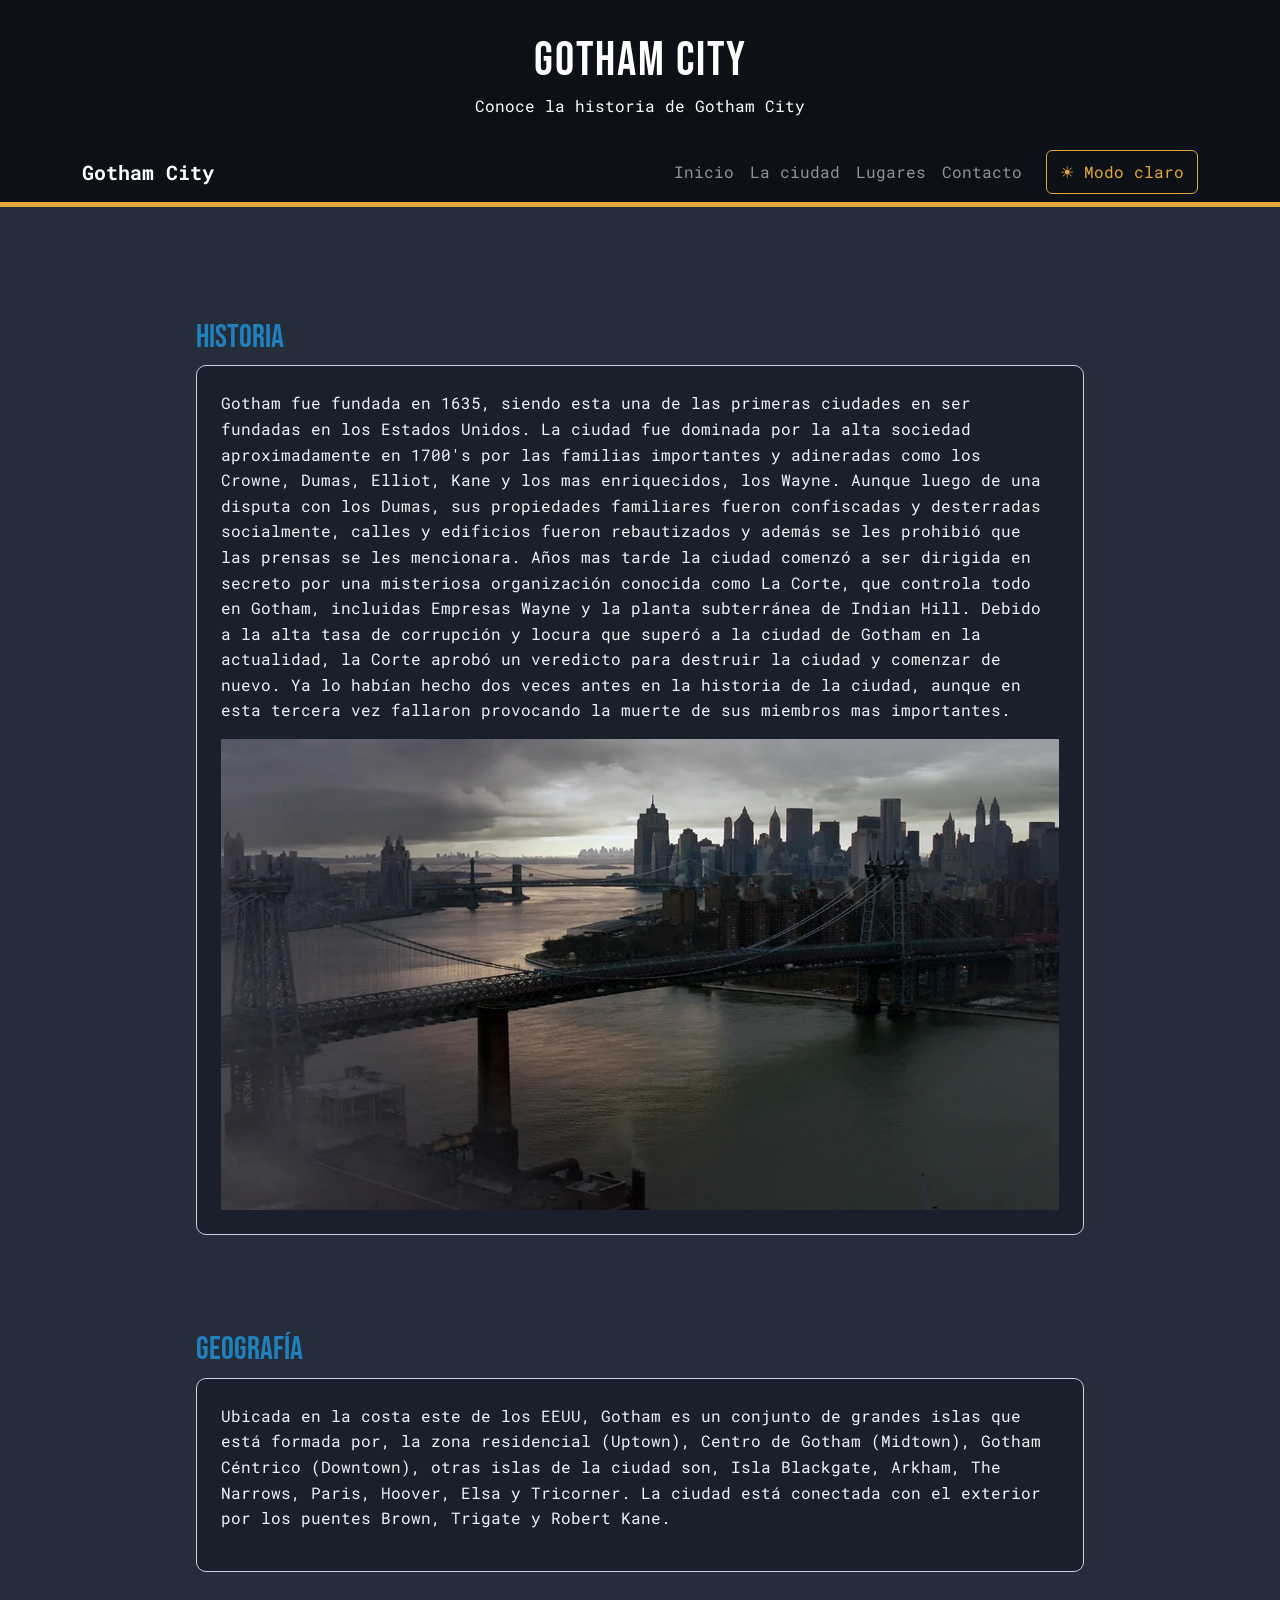
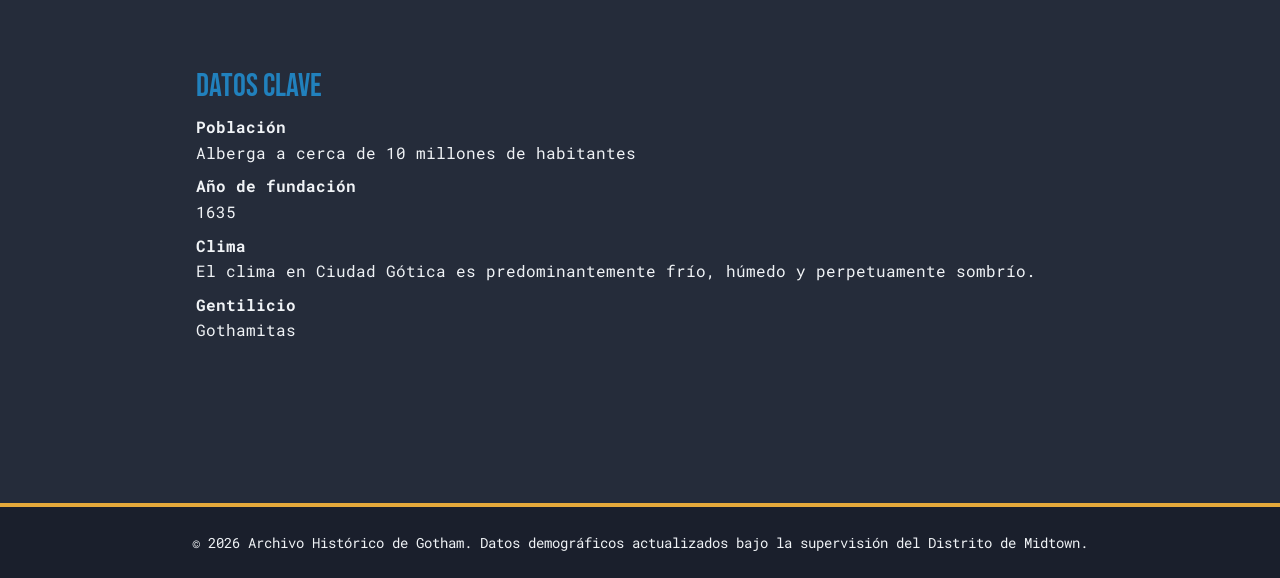
==== commit b59d73e5: "fix: arreglo de posicion de los titulos al costado de las grillas en la pagina cuidad y simplificaci" ====
--- a/ciudad.html
+++ b/ciudad.html
@@ -18,7 +18,8 @@
 
 <body>
     <header>
-        <h1>Conozca Gotham City</h1>
+        <h1>Gotham City</h1>
+        <p>Conoce la historia de Gotham City</p>
         <nav class="navbar navbar-expand-lg navbar-dark navbar-gotham">
             <div class="container">
                 <a class="navbar-brand" href="index.html">Gotham City</a>
--- a/css/estilos.css
+++ b/css/estilos.css
@@ -31,6 +31,8 @@
 
 /* Font para el texto principal, tamaño base y line-height */
 body {
+  margin: 0;
+  min-height: 100vh;
   font-size: 1rem;
   /* Equivalente a 16px */
   line-height: 1.6;
@@ -39,15 +41,6 @@
   color: var(--color-texto);
   font-family: "Roboto Mono", monospace;
   position: relative;
-}
-
-body {
-  font-size: 1rem;
-  line-height: 1.6;
-  color: var(--color-texto);
-  font-family: "Roboto Mono", monospace;
-  margin: 0;
-  min-height: 100vh;
 }
 
 /* Estilos diferenciados para los headings (tamaño y color) */
@@ -91,6 +84,9 @@
 
 
 header {
+  position: sticky;
+  top: 0;
+  z-index: 10;
   background-color: var(--color-primario);
   color: white;
   text-align: center;
@@ -114,23 +110,6 @@
 
 /*Navbar*/
 
-nav {
-  display: flex;
-  justify-content: center;
-  align-items: center;
-  gap: 0.5rem;
-  padding-top: 1rem;
-}
-
-nav a {
-  font-family: "Roboto Mono", monospace;
-  color: white;
-  text-decoration: none;
-  padding: 0.8rem 1.2rem;
-  border-radius: 6px 6px 0 0;
-  font-weight: bold;
-  transition: background-color 0.3s, color 0.3s;
-}
 
 nav a:hover {
   background-color: var(--color-acento);
@@ -175,13 +154,6 @@
   margin-bottom: 2rem;
 }
 
-/*Secciones*/
-
-section {
-  padding: 2rem;
-  margin-bottom: 2rem;
-}
-
 /*Footer */
 
 footer {
@@ -277,36 +249,17 @@
 
 /* Flexbox */
 
-/* Mantiene el encabezado visible y permite que el contenido continúe debajo. */
-header {
-  position: sticky;
-  top: 0;
-  z-index: 10;
-}
-
-/* La navegación se adapta cuando el ancho disponible es reducido. */
-nav {
-  flex-wrap: wrap;
-}
-
-nav a {
-  flex: 1 1 120px;
-}
-
 /* Los artículos funcionan como cards responsivas dentro de cada sección. */
 section {
-  display: flex;
-  flex-wrap: wrap;
-  gap: 1.5rem;
+  padding: 2rem;
+  margin-bottom: 2rem;
 }
 
 section article {
-  flex: 1 1 280px;
-  min-width: 0;
-  padding: 1.5rem;
-  background-color: var(--color-secundario);
-  border: 1px solid var(--color-titulos);
-  border-radius: 10px;
+    padding: 1.5rem;
+    background-color: var(--color-secundario);
+    border: 1px solid var(--color-titulos);
+    border-radius: 10px;
 }
 
 /* Bootstrap - personalizaciones */
@@ -320,11 +273,6 @@
 
 /* Posicionamiento */
 
-/* Permite agregar etiquetas o íconos superpuestos dentro de las cards. */
-section article {
-  position: relative;
-}
-
 /* Ajuste responsive para pantallas chiquitas. */
 @media (max-width: 600px) {
   header {
@@ -343,21 +291,21 @@
 
 /* Tarjetas de la grilla */
 .tarjeta-gotham {
-    background-color: var(--color-secundario);
-    border: 2px solid var(--color-acento);
-    border-radius: 10px;
-    padding: 1.5rem;
-    color: var(--color-texto);
+  background-color: var(--color-secundario);
+  border: 2px solid var(--color-acento);
+  border-radius: 10px;
+  padding: 1.5rem;
+  color: var(--color-texto);
 }
 
 /* Títulos amarillos */
 .tarjeta-gotham h3 {
-    color: var(--color-acento);
+  color: var(--color-acento);
 }
 
 /* Texto de las tarjetas */
 .tarjeta-gotham p {
-    color: var(--color-texto);
+  color: var(--color-texto);
 }
 
 /* Enlaces amarillos en todos sus estados */
@@ -365,45 +313,45 @@
 .tarjeta-gotham a:visited,
 .tarjeta-gotham a:hover,
 .tarjeta-gotham a:focus {
-    color: var(--color-acento);
+  color: var(--color-acento);
 }
 
 .tarjeta-gotham a:hover {
-    text-decoration: underline;
+  text-decoration: underline;
 }
 
 
 /* Boton de cambio de tema*/
 
 .boton-tema {
-    padding: 0.5rem 0.8rem;
-    margin-left: 1rem;
-    color: var(--color-acento);
-    background: transparent;
-    border: 1px solid var(--color-acento);
-    border-radius: 6px;
-    cursor: pointer;
-    font-family: "Roboto Mono", monospace;
+  padding: 0.5rem 0.8rem;
+  margin-left: 1rem;
+  color: var(--color-acento);
+  background: transparent;
+  border: 1px solid var(--color-acento);
+  border-radius: 6px;
+  cursor: pointer;
+  font-family: "Roboto Mono", monospace;
 }
 
 .boton-tema:hover {
-    color: var(--color-primario);
-    background-color: var(--color-acento);
+  color: var(--color-primario);
+  background-color: var(--color-acento);
 }
 
 
 /* ===== MODO CLARO ===== */
 
 body.modo-claro {
-    --color-primario: #f4f4f4;
-    --color-secundario: #ffffff;
-    --color-acento: #9a6500;
-    --color-fondo: #e9e9e9;
-    --color-texto: #252525;
-    --color-titulos: #333333;
-
-    background-color: var(--color-fondo);
-    color: var(--color-texto);
+  --color-primario: #f4f4f4;
+  --color-secundario: #ffffff;
+  --color-acento: #9a6500;
+  --color-fondo: #e9e9e9;
+  --color-texto: #252525;
+  --color-titulos: #333333;
+
+  background-color: var(--color-fondo);
+  color: var(--color-texto);
 }
 
 /* Textos generales */
@@ -414,29 +362,29 @@
 body.modo-claro p,
 body.modo-claro li,
 body.modo-claro label {
-    color: var(--color-texto);
+  color: var(--color-texto);
 }
 
 /* Encabezado y pie */
 body.modo-claro header,
 body.modo-claro footer {
-    background-color: var(--color-primario);
-    color: var(--color-texto);
+  background-color: var(--color-primario);
+  color: var(--color-texto);
 }
 
 /* Navegación */
 body.modo-claro .navbar-gotham {
-    background-color: var(--color-primario);
+  background-color: var(--color-primario);
 }
 
 body.modo-claro .navbar-gotham .navbar-brand,
 body.modo-claro .navbar-gotham .nav-link {
-    color: var(--color-texto);
+  color: var(--color-texto);
 }
 
 body.modo-claro .navbar-gotham .nav-link:hover {
-    color: var(--color-primario);
-    background-color: var(--color-acento);
+  color: var(--color-primario);
+  background-color: var(--color-acento);
 }
 
 /* Tarjetas */
@@ -444,118 +392,116 @@
 body.modo-claro .tarjeta-contacto,
 body.modo-claro .formulario-contacto,
 body.modo-claro .newsletter {
-    background-color: var(--color-secundario);
-    color: var(--color-texto);
+  background-color: var(--color-secundario);
+  color: var(--color-texto);
 }
 
 body.modo-claro .tarjeta-gotham h3,
 body.modo-claro .tarjeta-contacto h4,
-body.modo-claro .canales-ayuda > h3,
+body.modo-claro .canales-ayuda>h3,
 body.modo-claro .formulario-encabezado h3,
 body.modo-claro .newsletter h3 {
-    color: var(--color-acento);
+  color: var(--color-acento);
 }
 
 /* Enlaces */
 body.modo-claro a {
-    color: #795000;
+  color: #795000;
 }
 
 /* Campos del formulario */
 body.modo-claro .formulario-gotham .form-control,
 body.modo-claro .formulario-gotham .form-select,
 body.modo-claro .newsletter-campos input {
-    color: #252525;
-    background-color: #ffffff;
-    border-color: #9a6500;
+  color: #252525;
+  background-color: #ffffff;
+  border-color: #9a6500;
 }
 
 body.modo-claro .formulario-gotham .form-control::placeholder,
 body.modo-claro .newsletter-campos input::placeholder {
-    color: #666666;
+  color: #666666;
 }
 
 /* Botones */
 body.modo-claro .boton-gotham,
 body.modo-claro .newsletter-campos button {
-    color: #ffffff;
-    background-color: #795000;
-    border-color: #795000;
+  color: #ffffff;
+  background-color: #795000;
+  border-color: #795000;
 }
 
 body.modo-claro .boton-gotham:hover {
-    color: #795000;
-    background-color: #ffffff;
+  color: #795000;
+  background-color: #ffffff;
 }
 
 /* Newsletter*/
 
 .newsletter {
-    display: block;
-    width: 100%;
-    max-width: 900px;
-    margin: 2rem auto;
-    padding: 2rem;
-    background-color: var(--color-secundario);
-    border: 1px solid var(--color-acento);
-    border-radius: 10px;
-    box-sizing: border-box;
+  display: block;
+  width: 100%;
+  max-width: 900px;
+  margin: 2rem auto;
+  padding: 2rem;
+  background-color: var(--color-secundario);
+  border: 1px solid var(--color-acento);
+  border-radius: 10px;
+  box-sizing: border-box;
 }
 
 .newsletter h3 {
-    color: var(--color-acento);
-    margin-bottom: 0.8rem;
+  color: var(--color-acento);
+  margin-bottom: 0.8rem;
 }
 
 .newsletter p,
 .newsletter label {
-    color: var(--color-texto);
+  color: var(--color-texto);
 }
 
 .newsletter-campos {
-    display: flex;
-    align-items: stretch;
-    flex-wrap: wrap;
-    gap: 0.8rem;
+  display: flex;
+  align-items: stretch;
+  flex-wrap: wrap;
+  gap: 0.8rem;
+  width: 100%;
+  margin-top: 0.8rem;
+}
+
+.newsletter-campos input {
+  flex: 1 1 250px;
+  width: 100%;
+  min-width: 0;
+  padding: 0.8rem;
+  color: var(--color-texto);
+  background-color: var(--color-primario);
+  border: 1px solid var(--color-acento);
+  border-radius: 6px;
+}
+
+.newsletter-campos button {
+  padding: 0.8rem 1.3rem;
+  color: var(--color-primario);
+  background-color: var(--color-acento);
+  border: 1px solid var(--color-acento);
+  border-radius: 6px;
+  font-weight: bold;
+  cursor: pointer;
+}
+
+#mensajeNewsletter {
+  margin-top: 1rem;
+  color: var(--color-acento);
+  font-weight: bold;
+}
+
+@media (max-width: 576px) {
+  .newsletter {
+    padding: 1.3rem;
+  }
+
+  .newsletter-campos button {
     width: 100%;
-    margin-top: 0.8rem;
-}
-
-.newsletter-campos input {
-    flex: 1 1 250px;
-    width: 100%;
-    min-width: 0;
-    padding: 0.8rem;
-    color: var(--color-texto);
-    background-color: var(--color-primario);
-    border: 1px solid var(--color-acento);
-    border-radius: 6px;
-}
-
-.newsletter-campos button {
-    padding: 0.8rem 1.3rem;
-    color: var(--color-primario);
-    background-color: var(--color-acento);
-    border: 1px solid var(--color-acento);
-    border-radius: 6px;
-    font-weight: bold;
-    cursor: pointer;
-}
-
-#mensajeNewsletter {
-    margin-top: 1rem;
-    color: var(--color-acento);
-    font-weight: bold;
-}
-
-@media (max-width: 576px) {
-    .newsletter {
-        padding: 1.3rem;
-    }
-
-    .newsletter-campos button {
-        width: 100%;
-    }
-}
-
-
+  }
+}
